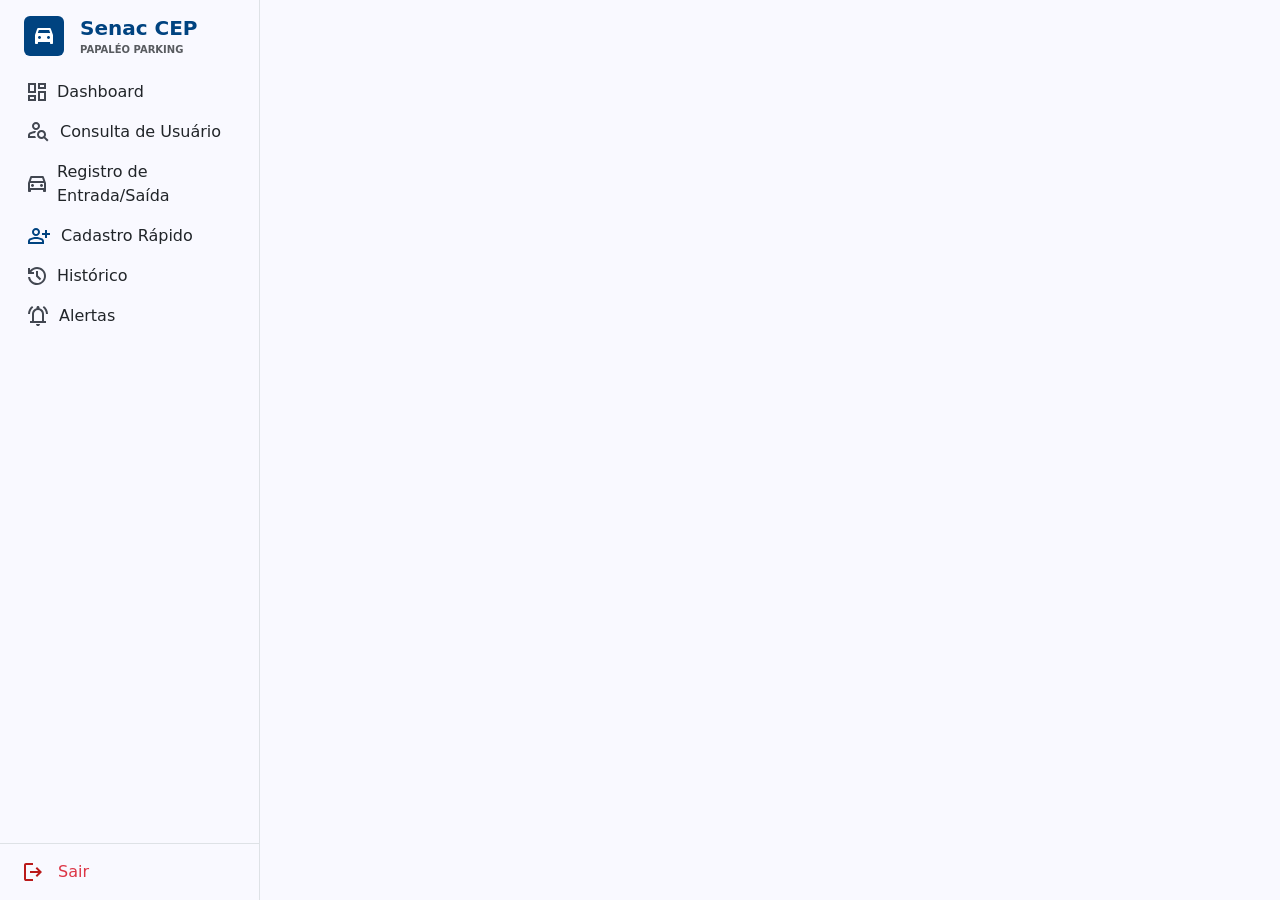
==== apps/Dashboard - Senac Parking.html @ 3f80d589 "✨ feat: primaira side bar" ====
<!doctype html>
<html lang="en">

<head>
  <meta charset="utf-8">
  <meta name="viewport" content="width=device-width, initial-scale=1">
  <title>Dashboard - Senac Parking</title>
  <link href="https://cdn.jsdelivr.net/npm/bootstrap@5.3.8/dist/css/bootstrap.min.css" rel="stylesheet"
    integrity="sha384-sRIl4kxILFvY47J16cr9ZwB07vP4J8+LH7qKQnuqkuIAvNWLzeN8tE5YBujZqJLB" crossorigin="anonymous">
  <link rel="stylesheet" href="../static/css/base.css">


  <style>
    .side-bar {
      min-width: 260px;
      background-color: var(--bs-body-bg);
    }

    .side-bar a {
      text-decoration: none;
      color: inherit;
    }

    .side-bar h2 {
      font-size: 20px;
    }

    .side-bar h3 {
      font-size: 10px;
    }

    .logo-icon-car {
      width: 40px;
      height: 40px;
      background-color: var(--bs-blue);
    }

    .opcao {
      display: flex;
      width: 100%;
      justify-content: start;
      align-items: center;
      gap: 11px;
      padding: 8px 24px 8px 24px;
    }

    .active {}
  </style>
</head>

<body>

  <div class="side-bar d-flex vh-100 justify-content-start align-items-start position-fixed border-end">
    <!-- ! sidebar-->

    <div class="d-flex flex-column w-100 h-100 justify-content-start align-items-start">


      <div class="d-flex flex-row w-100 px-4 py-3 gap-3">

        <div class="logo-icon-car d-flex justify-content-center align-items-center rounded"><img class="img-fluid"
            src="../static/Assets - projeto estacionamento/Icon-car-white.svg" alt=""></div>

        <div class="d-flex flex-column">
          <h2 class="mb-1"><strong>Senac CEP</strong></h2>
          <h3 class="text-body-secondary my-0"><strong>PAPALÉO PARKING</strong></h3>
        </div>

      </div>


      <div class="d-flex  flex-column align-items-start justify-content-start h-100 w-100 px-1">


        <!-- * link vazio
        <div class="opcao dashboard d-flex justify-content-start align-items-center gap-2 w-100 px-4 py-2">
          <img src="../static/Assets - projeto estacionamento/" alt="">
          <p class="m-0"></p>
        </div>        
-->

        <a href="/apps/Dashboard - Senac Parking.html">
          <div class="opcao op-dashboard">
            <img src="../static/Assets - projeto estacionamento/Icon-dashboard.svg" alt="">
            <p class="m-0">Dashboard</p> <!-- ! Dashboard -->
          </div>
        </a>

        <a href="/">
          <div class="opcao op-Usuário">
            <img src="../static/Assets - projeto estacionamento/Icon-consultar-usuarios.svg" alt="">
            <p class="m-0">Consulta de Usuário</p> <!-- ! Consulta de Usuário -->
          </div>
        </a>

        <a href="/">
          <div class="opcao op-Entrada/Saída">
            <img src="../static/Assets - projeto estacionamento/Icon-registrar-entradas-e-saidas.svg" alt="">
            <p class="m-0">Registro de <br> Entrada/Saída</p>
          </div>
        </a>

        <a href="/">
          <div class="opcao dashboard">
            <img src="../static/Assets - projeto estacionamento/Icon-cadastro-rapido.svg" alt="">
            <p class="m-0">Cadastro Rápido</p>
          </div>
        </a>

        <a href="/">
          <div class="opcao dashboard">
            <img src="../static/Assets - projeto estacionamento/Icon-historico.svg" alt="">
            <p class="m-0">Histórico</p>
          </div>
        </a>

        <a href="/">
          <div class="opcao dashboard">
            <img src="../static/Assets - projeto estacionamento/Icon-alertas.svg" alt="">
            <p class="m-0">Alertas</p>
          </div>
        </a>

      </div>


      <div class="d-flex w-100 py-3 px-4 justify-content-start align-items-center gap-3 border-top">

        <img src="../static/Assets - projeto estacionamento/Icon-sair.svg" alt="">
        <p class="text-danger m-0">Sair</p>

      </div>

    </div>
  </div> <!--! fim da sidebar-->





  <script src="https://cdn.jsdelivr.net/npm/bootstrap@5.3.8/dist/js/bootstrap.bundle.min.js"
    integrity="sha384-FKyoEForCGlyvwx9Hj09JcYn3nv7wiPVlz7YYwJrWVcXK/BmnVDxM+D2scQbITxI"
    crossorigin="anonymous"></script>
</body>

</html>
---- static/css/base.css ----
:root,
[data-bs-theme=light] {
  --bs-blue: #004380;
  --bs-indigo: #6610f2;
  --bs-purple: #6f42c1;
  --bs-pink: #d63384;
  --bs-red: #dc3545;
  --bs-orange: #fd7e14;
  --bs-yellow: #ffc107;
  --bs-green: #198754;
  --bs-teal: #20c997;
  --bs-cyan: #0dcaf0;
  --bs-black: #000;
  --bs-white: #fff;
  --bs-gray: #6c757d;
  --bs-gray-dark: #343a40;
  --bs-gray-100: #f8f9fa;
  --bs-gray-200: #e9ecef;
  --bs-gray-300: #dee2e6;
  --bs-gray-400: #ced4da;
  --bs-gray-500: #adb5bd;
  --bs-gray-600: #6c757d;
  --bs-gray-700: #495057;
  --bs-gray-800: #343a40;
  --bs-gray-900: #212529;
  --bs-primary: #004380;
  --bs-secondary: #6c757d;
  --bs-success: #198754;
  --bs-info: #0dcaf0;
  --bs-warning: #ffc107;
  --bs-danger: #dc3545;
  --bs-light: #f8f9fa;
  --bs-dark: #212529;
  --bs-primary-rgb: 13, 110, 253;
  --bs-secondary-rgb: 108, 117, 125;
  --bs-success-rgb: 25, 135, 84;
  --bs-info-rgb: 13, 202, 240;
  --bs-warning-rgb: 255, 193, 7;
  --bs-danger-rgb: 220, 53, 69;
  --bs-light-rgb: 248, 249, 250;
  --bs-dark-rgb: 33, 37, 41;
  --bs-primary-text-emphasis: #052c65;
  --bs-secondary-text-emphasis: #2b2f32;
  --bs-success-text-emphasis: #0a3622;
  --bs-info-text-emphasis: #055160;
  --bs-warning-text-emphasis: #664d03;
  --bs-danger-text-emphasis: #58151c;
  --bs-light-text-emphasis: #495057;
  --bs-dark-text-emphasis: #495057;
  --bs-primary-bg-subtle: #cfe2ff;
  --bs-secondary-bg-subtle: #e2e3e5;
  --bs-success-bg-subtle: #d1e7dd;
  --bs-info-bg-subtle: #cff4fc;
  --bs-warning-bg-subtle: #fff3cd;
  --bs-danger-bg-subtle: #f8d7da;
  --bs-light-bg-subtle: #fcfcfd;
  --bs-dark-bg-subtle: #ced4da;
  --bs-primary-border-subtle: #9ec5fe;
  --bs-secondary-border-subtle: #c4c8cb;
  --bs-success-border-subtle: #a3cfbb;
  --bs-info-border-subtle: #9eeaf9;
  --bs-warning-border-subtle: #ffe69c;
  --bs-danger-border-subtle: #f1aeb5;
  --bs-light-border-subtle: #e9ecef;
  --bs-dark-border-subtle: #adb5bd;
  --bs-white-rgb: 255, 255, 255;
  --bs-black-rgb: 0, 0, 0;

  --bs-font-sans-serif: system-ui, -apple-system, "Segoe UI", Roboto, "Helvetica Neue", "Noto Sans", "Liberation Sans", Arial, sans-serif, "Apple Color Emoji", "Segoe UI Emoji", "Segoe UI Symbol", "Noto Color Emoji";
  --bs-font-monospace: SFMono-Regular, Menlo, Monaco, Consolas, "Liberation Mono", "Courier New", monospace;
  --bs-gradient: linear-gradient(180deg, rgba(255, 255, 255, 0.15), rgba(255, 255, 255, 0));
  --bs-body-font-family: var(--bs-font-sans-serif);
  --bs-body-font-size: 1rem;
  --bs-body-font-weight: 400;
  --bs-body-line-height: 1.5;

  --bs-body-color: #212529;
  --bs-body-color-rgb: 33, 37, 41;
  --bs-body-bg: #f9f9ff;         /* !  COR DO CORPO   */
  --bs-body-bg-rgb: 249, 249, 255;


  --bs-emphasis-color: #000;
  --bs-emphasis-color-rgb: 0, 0, 0;
  --bs-secondary-color: rgba(33, 37, 41, 0.75);
  --bs-secondary-color-rgb: 33, 37, 41;
  --bs-secondary-bg: #e9ecef;
  --bs-secondary-bg-rgb: 233, 236, 239;

  --bs-tertiary-color: rgba(33, 37, 41, 0.5);
  --bs-tertiary-color-rgb: 33, 37, 41;
  --bs-tertiary-bg: #f8f9fa;
  --bs-tertiary-bg-rgb: 248, 249, 250;

  --bs-heading-color: inherit;

  --bs-link-color: #0d6efd;
  --bs-link-color-rgb: 13, 110, 253;
  --bs-link-decoration: underline;
  --bs-link-hover-color: #0a58ca;
  --bs-link-hover-color-rgb: 10, 88, 202;
  
  --bs-code-color: #d63384;
  --bs-highlight-color: #212529;
  --bs-highlight-bg: #fff3cd;
  --bs-border-width: 1px;
  --bs-border-style: solid;
  --bs-border-color: #dee2e6;
  --bs-border-color-translucent: rgba(0, 0, 0, 0.175);
  --bs-border-radius: 0.375rem;
  --bs-border-radius-sm: 0.25rem;
  --bs-border-radius-lg: 0.5rem;
  --bs-border-radius-xl: 1rem;
  --bs-border-radius-xxl: 2rem;
  --bs-border-radius-2xl: var(--bs-border-radius-xxl);
  --bs-border-radius-pill: 50rem;
  --bs-box-shadow: 0 0.5rem 1rem rgba(0, 0, 0, 0.15);
  --bs-box-shadow-sm: 0 0.125rem 0.25rem rgba(0, 0, 0, 0.075);
  --bs-box-shadow-lg: 0 1rem 3rem rgba(0, 0, 0, 0.175);
  --bs-box-shadow-inset: inset 0 1px 2px rgba(0, 0, 0, 0.075);
  --bs-focus-ring-width: 0.25rem;
  --bs-focus-ring-opacity: 0.25;
  --bs-focus-ring-color: rgba(13, 110, 253, 0.25);
  --bs-form-valid-color: #198754;
  --bs-form-valid-border-color: #198754;
  --bs-form-invalid-color: #dc3545;
  --bs-form-invalid-border-color: #dc3545;

}



[data-bs-theme=dark] {
  color-scheme: dark;
  --bs-body-color: #dee2e6;
  --bs-body-color-rgb: 222, 226, 230;
  --bs-body-bg: #212529;
  --bs-body-bg-rgb: 33, 37, 41;
  --bs-emphasis-color: #fff;
  --bs-emphasis-color-rgb: 255, 255, 255;
  --bs-secondary-color: rgba(222, 226, 230, 0.75);
  --bs-secondary-color-rgb: 222, 226, 230;
  --bs-secondary-bg: #343a40;
  --bs-secondary-bg-rgb: 52, 58, 64;
  --bs-tertiary-color: rgba(222, 226, 230, 0.5);
  --bs-tertiary-color-rgb: 222, 226, 230;
  --bs-tertiary-bg: #2b3035;
  --bs-tertiary-bg-rgb: 43, 48, 53;
  --bs-primary-text-emphasis: #6ea8fe;
  --bs-secondary-text-emphasis: #a7acb1;
  --bs-success-text-emphasis: #75b798;
  --bs-info-text-emphasis: #6edff6;
  --bs-warning-text-emphasis: #ffda6a;
  --bs-danger-text-emphasis: #ea868f;
  --bs-light-text-emphasis: #f8f9fa;
  --bs-dark-text-emphasis: #dee2e6;
  --bs-primary-bg-subtle: #031633;
  --bs-secondary-bg-subtle: #161719;
  --bs-success-bg-subtle: #051b11;
  --bs-info-bg-subtle: #032830;
  --bs-warning-bg-subtle: #332701;
  --bs-danger-bg-subtle: #2c0b0e;
  --bs-light-bg-subtle: #343a40;
  --bs-dark-bg-subtle: #1a1d20;
  --bs-primary-border-subtle: #084298;
  --bs-secondary-border-subtle: #41464b;
  --bs-success-border-subtle: #0f5132;
  --bs-info-border-subtle: #087990;
  --bs-warning-border-subtle: #997404;
  --bs-danger-border-subtle: #842029;
  --bs-light-border-subtle: #495057;
  --bs-dark-border-subtle: #343a40;
  --bs-heading-color: inherit;
  --bs-link-color: #6ea8fe;
  --bs-link-hover-color: #8bb9fe;
  --bs-link-color-rgb: 110, 168, 254;
  --bs-link-hover-color-rgb: 139, 185, 254;
  --bs-code-color: #e685b5;
  --bs-highlight-color: #dee2e6;
  --bs-highlight-bg: #664d03;
  --bs-border-color: #495057;
  --bs-border-color-translucent: rgba(255, 255, 255, 0.15);
  --bs-form-valid-color: #75b798;
  --bs-form-valid-border-color: #75b798;
  --bs-form-invalid-color: #ea868f;
  --bs-form-invalid-border-color: #ea868f;
}

.btn-primary {
  --bs-btn-color: #fff;
  --bs-btn-bg: var(--bs-blue);
  --bs-btn-border-color: var(--bs-blue);
  --bs-btn-hover-color: #fff;
  --bs-btn-hover-bg: #0b5ed7;
  --bs-btn-hover-border-color: #0a58ca;
  --bs-btn-focus-shadow-rgb: 49, 132, 253;
  --bs-btn-active-color: #fff;
  --bs-btn-active-bg: #0a58ca;
  --bs-btn-active-border-color: #0a53be;
  --bs-btn-active-shadow: inset 0 3px 5px rgba(0, 0, 0, 0.125);
  --bs-btn-disabled-color: #fff;
  --bs-btn-disabled-bg: #0d6efd;
  --bs-btn-disabled-border-color: #0d6efd;
}


body {
  background-color: var(--bs-body-bg);
  -webkit-text-size-adjust: 100%;
  -webkit-tap-highlight-color: rgba(0, 0, 0, 0);
}


h1, h2, h3, h4, h5, h6 {
  color: var(--bs-blue);
  margin-top: 0;
  margin-bottom: 0.5rem;
  font-weight: 500;
  line-height: 1.2;
}
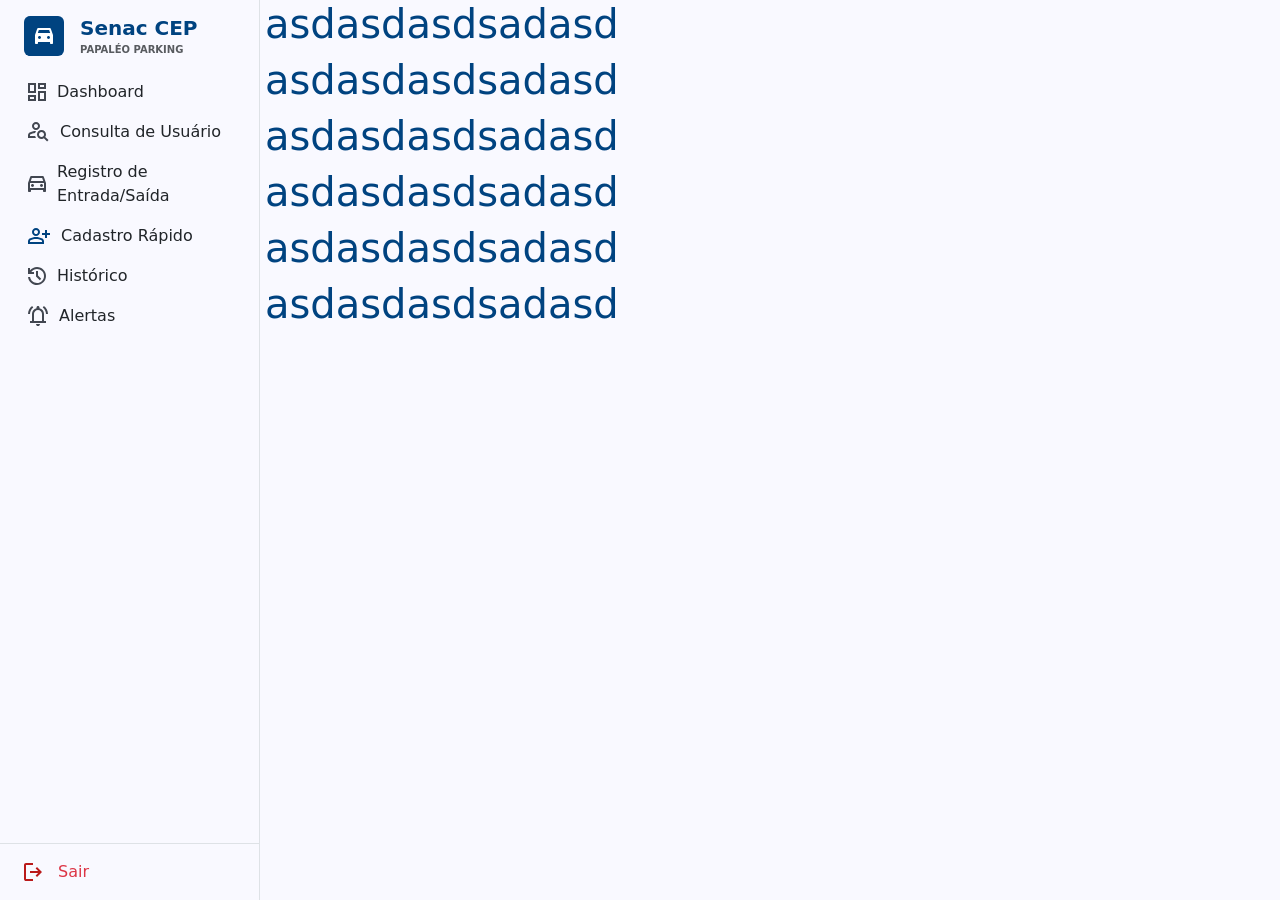
==== commit e629b413: "✨ feat: componente sidebar" ====
--- a/apps/Dashboard - Senac Parking.html
+++ b/apps/Dashboard - Senac Parking.html
@@ -8,132 +8,22 @@
   <link href="https://cdn.jsdelivr.net/npm/bootstrap@5.3.8/dist/css/bootstrap.min.css" rel="stylesheet"
     integrity="sha384-sRIl4kxILFvY47J16cr9ZwB07vP4J8+LH7qKQnuqkuIAvNWLzeN8tE5YBujZqJLB" crossorigin="anonymous">
   <link rel="stylesheet" href="../static/css/base.css">
+  <link rel="stylesheet" href="../static/css/sidebar.css">
 
 
-  <style>
-    .side-bar {
-      min-width: 260px;
-      background-color: var(--bs-body-bg);
-    }
 
-    .side-bar a {
-      text-decoration: none;
-      color: inherit;
-    }
-
-    .side-bar h2 {
-      font-size: 20px;
-    }
-
-    .side-bar h3 {
-      font-size: 10px;
-    }
-
-    .logo-icon-car {
-      width: 40px;
-      height: 40px;
-      background-color: var(--bs-blue);
-    }
-
-    .opcao {
-      display: flex;
-      width: 100%;
-      justify-content: start;
-      align-items: center;
-      gap: 11px;
-      padding: 8px 24px 8px 24px;
-    }
-
-    .active {}
-  </style>
 </head>
 
 <body>
-
-  <div class="side-bar d-flex vh-100 justify-content-start align-items-start position-fixed border-end">
-    <!-- ! sidebar-->
-
-    <div class="d-flex flex-column w-100 h-100 justify-content-start align-items-start">
-
-
-      <div class="d-flex flex-row w-100 px-4 py-3 gap-3">
-
-        <div class="logo-icon-car d-flex justify-content-center align-items-center rounded"><img class="img-fluid"
-            src="../static/Assets - projeto estacionamento/Icon-car-white.svg" alt=""></div>
-
-        <div class="d-flex flex-column">
-          <h2 class="mb-1"><strong>Senac CEP</strong></h2>
-          <h3 class="text-body-secondary my-0"><strong>PAPALÉO PARKING</strong></h3>
-        </div>
-
-      </div>
-
-
-      <div class="d-flex  flex-column align-items-start justify-content-start h-100 w-100 px-1">
-
-
-        <!-- * link vazio
-        <div class="opcao dashboard d-flex justify-content-start align-items-center gap-2 w-100 px-4 py-2">
-          <img src="../static/Assets - projeto estacionamento/" alt="">
-          <p class="m-0"></p>
-        </div>        
--->
-
-        <a href="/apps/Dashboard - Senac Parking.html">
-          <div class="opcao op-dashboard">
-            <img src="../static/Assets - projeto estacionamento/Icon-dashboard.svg" alt="">
-            <p class="m-0">Dashboard</p> <!-- ! Dashboard -->
-          </div>
-        </a>
-
-        <a href="/">
-          <div class="opcao op-Usuário">
-            <img src="../static/Assets - projeto estacionamento/Icon-consultar-usuarios.svg" alt="">
-            <p class="m-0">Consulta de Usuário</p> <!-- ! Consulta de Usuário -->
-          </div>
-        </a>
-
-        <a href="/">
-          <div class="opcao op-Entrada/Saída">
-            <img src="../static/Assets - projeto estacionamento/Icon-registrar-entradas-e-saidas.svg" alt="">
-            <p class="m-0">Registro de <br> Entrada/Saída</p>
-          </div>
-        </a>
-
-        <a href="/">
-          <div class="opcao dashboard">
-            <img src="../static/Assets - projeto estacionamento/Icon-cadastro-rapido.svg" alt="">
-            <p class="m-0">Cadastro Rápido</p>
-          </div>
-        </a>
-
-        <a href="/">
-          <div class="opcao dashboard">
-            <img src="../static/Assets - projeto estacionamento/Icon-historico.svg" alt="">
-            <p class="m-0">Histórico</p>
-          </div>
-        </a>
-
-        <a href="/">
-          <div class="opcao dashboard">
-            <img src="../static/Assets - projeto estacionamento/Icon-alertas.svg" alt="">
-            <p class="m-0">Alertas</p>
-          </div>
-        </a>
-
-      </div>
-
-
-      <div class="d-flex w-100 py-3 px-4 justify-content-start align-items-center gap-3 border-top">
-
-        <img src="../static/Assets - projeto estacionamento/Icon-sair.svg" alt="">
-        <p class="text-danger m-0">Sair</p>
-
-      </div>
-
-    </div>
-  </div> <!--! fim da sidebar-->
-
+  <m-sidebar></m-sidebar>
+  <div class="" style="margin: 0 0 0 265px;">
+    <h1>asdasdasdsadasd</h1>
+    <h1>asdasdasdsadasd</h1>
+    <h1>asdasdasdsadasd</h1>
+    <h1>asdasdasdsadasd</h1>
+    <h1>asdasdasdsadasd</h1>
+    <h1>asdasdasdsadasd</h1>
+  </div>
 
 
 
@@ -141,6 +31,7 @@
   <script src="https://cdn.jsdelivr.net/npm/bootstrap@5.3.8/dist/js/bootstrap.bundle.min.js"
     integrity="sha384-FKyoEForCGlyvwx9Hj09JcYn3nv7wiPVlz7YYwJrWVcXK/BmnVDxM+D2scQbITxI"
     crossorigin="anonymous"></script>
+    <script src="../static/js/sidebar.js"></script>
 </body>
 
 </html>
--- a/static/css/sidebar.css
+++ b/static/css/sidebar.css
@@ -0,0 +1,32 @@
+    .side-bar {
+      min-width: 260px;
+      background-color: var(--bs-body-bg);
+    }
+
+    .side-bar a {
+      text-decoration: none;
+      color: inherit;
+    }
+
+    .side-bar h2 {
+      font-size: 20px;
+    }
+
+    .side-bar h3 {
+      font-size: 10px;
+    }
+
+    .logo-icon-car {
+      width: 40px;
+      height: 40px;
+      background-color: var(--bs-blue);
+    }
+
+    .opcao {
+      display: flex;
+      width: 100%;
+      justify-content: start;
+      align-items: center;
+      gap: 11px;
+      padding: 8px 24px 8px 24px;
+    }
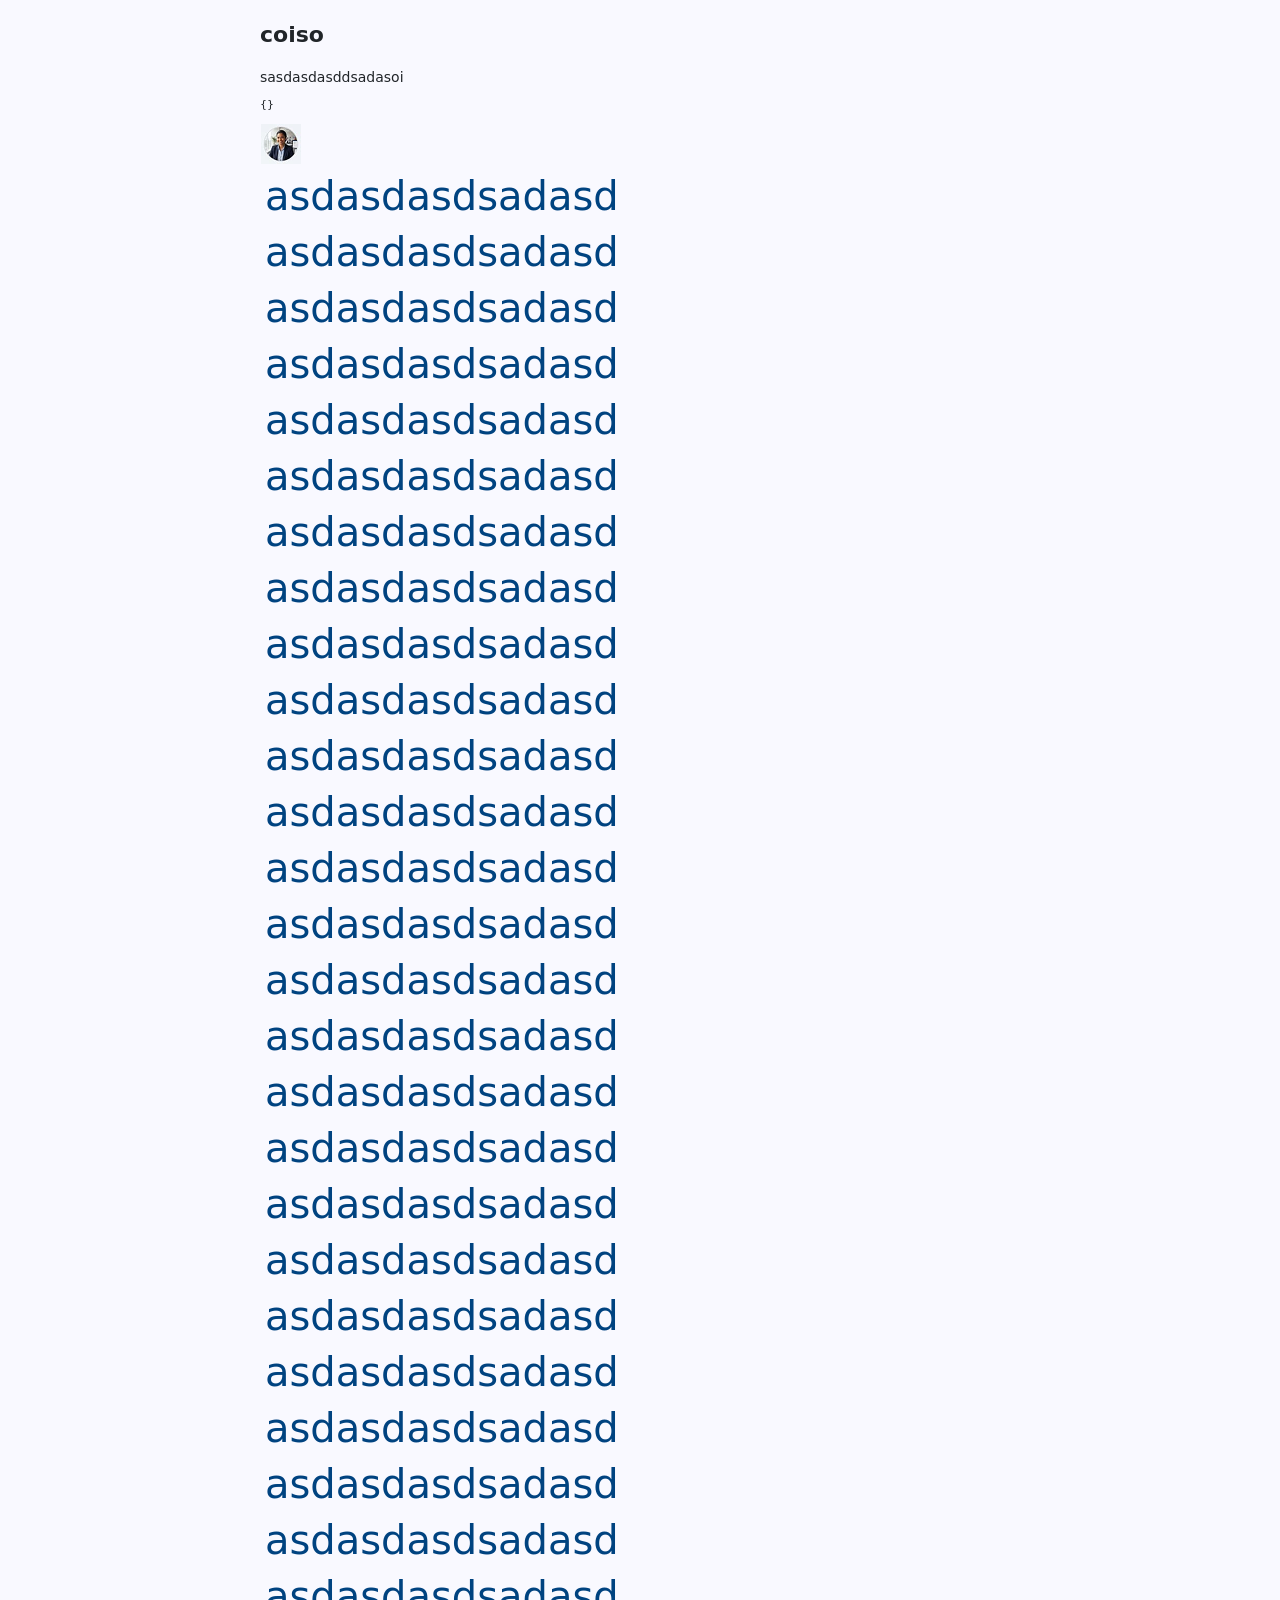
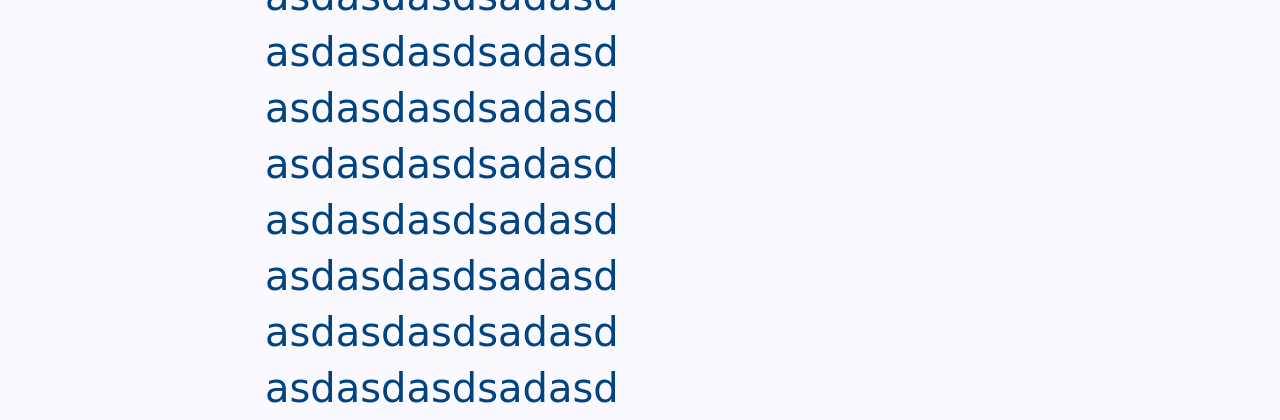
==== commit a20d2564: "✨ feat: fazendo componete do app bar" ====
--- a/apps/Dashboard - Senac Parking.html
+++ b/apps/Dashboard - Senac Parking.html
@@ -10,13 +10,57 @@
   <link rel="stylesheet" href="../static/css/base.css">
   <link rel="stylesheet" href="../static/css/sidebar.css">
 
+  <style>
 
+    .appbar{
+      width: 100%;
+      height: 64px;
+      z-index: 9;
+      background-color: var(--bs-body-bg);
+
+    }
+
+    .appbar p, h2{
+      margin: 0;
+    }
+
+  </style>
 
 </head>
 
 <body>
   <m-sidebar></m-sidebar>
-  <div class="" style="margin: 0 0 0 265px;">
+  <m-appbar></m-appbar>
+
+  </div>
+  <div class="" style="margin: 0 0 0 265px; z-index: 0; position: relative;">
+    <h1>asdasdasdsadasd</h1>
+    <h1>asdasdasdsadasd</h1>
+    <h1>asdasdasdsadasd</h1>
+    <h1>asdasdasdsadasd</h1>
+    <h1>asdasdasdsadasd</h1>
+    <h1>asdasdasdsadasd</h1>
+    <h1>asdasdasdsadasd</h1>
+    <h1>asdasdasdsadasd</h1>
+    <h1>asdasdasdsadasd</h1>
+    <h1>asdasdasdsadasd</h1>
+    <h1>asdasdasdsadasd</h1>
+    <h1>asdasdasdsadasd</h1>
+    <h1>asdasdasdsadasd</h1>
+    <h1>asdasdasdsadasd</h1>
+    <h1>asdasdasdsadasd</h1>
+    <h1>asdasdasdsadasd</h1>
+    <h1>asdasdasdsadasd</h1>
+    <h1>asdasdasdsadasd</h1>
+    <h1>asdasdasdsadasd</h1>
+    <h1>asdasdasdsadasd</h1>
+    <h1>asdasdasdsadasd</h1>
+    <h1>asdasdasdsadasd</h1>
+    <h1>asdasdasdsadasd</h1>
+    <h1>asdasdasdsadasd</h1>
+    <h1>asdasdasdsadasd</h1>
+    <h1>asdasdasdsadasd</h1>
+    <h1>asdasdasdsadasd</h1>
     <h1>asdasdasdsadasd</h1>
     <h1>asdasdasdsadasd</h1>
     <h1>asdasdasdsadasd</h1>
--- a/static/css/sidebar.css
+++ b/static/css/sidebar.css
@@ -1,6 +1,7 @@
     .side-bar {
       min-width: 260px;
       background-color: var(--bs-body-bg);
+      z-index: 10;
     }
 
     .side-bar a {
@@ -29,4 +30,18 @@
       align-items: center;
       gap: 11px;
       padding: 8px 24px 8px 24px;
+    }
+
+
+
+    .appbar {
+      width: 100%;
+      height: 64px;
+      z-index: 9;
+      background-color: var(--bs-body-bg);
+
+    }
+
+    .appbar p, h2 {
+      margin: 0;
     }
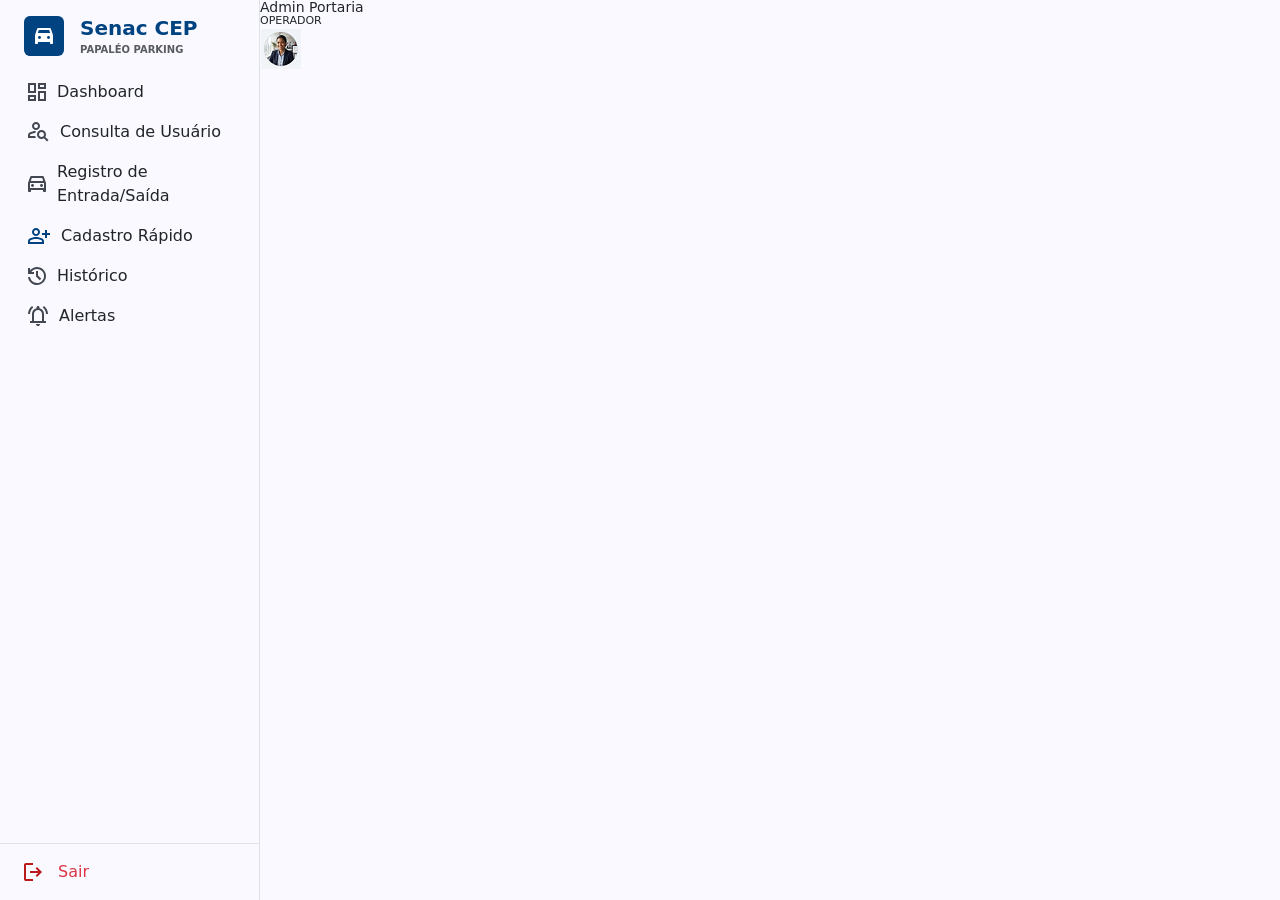
==== commit 02edbfdc: "🔧 update: reformulei o codigo do de componets" ====
--- a/apps/Dashboard - Senac Parking.html
+++ b/apps/Dashboard - Senac Parking.html
@@ -29,53 +29,21 @@
 </head>
 
 <body>
-  <m-sidebar></m-sidebar>
-  <m-appbar></m-appbar>
+  <m-sidebar>
+  </m-sidebar>
+  <m-appbar>
+  </m-appbar>
 
   </div>
   <div class="" style="margin: 0 0 0 265px; z-index: 0; position: relative;">
-    <h1>asdasdasdsadasd</h1>
-    <h1>asdasdasdsadasd</h1>
-    <h1>asdasdasdsadasd</h1>
-    <h1>asdasdasdsadasd</h1>
-    <h1>asdasdasdsadasd</h1>
-    <h1>asdasdasdsadasd</h1>
-    <h1>asdasdasdsadasd</h1>
-    <h1>asdasdasdsadasd</h1>
-    <h1>asdasdasdsadasd</h1>
-    <h1>asdasdasdsadasd</h1>
-    <h1>asdasdasdsadasd</h1>
-    <h1>asdasdasdsadasd</h1>
-    <h1>asdasdasdsadasd</h1>
-    <h1>asdasdasdsadasd</h1>
-    <h1>asdasdasdsadasd</h1>
-    <h1>asdasdasdsadasd</h1>
-    <h1>asdasdasdsadasd</h1>
-    <h1>asdasdasdsadasd</h1>
-    <h1>asdasdasdsadasd</h1>
-    <h1>asdasdasdsadasd</h1>
-    <h1>asdasdasdsadasd</h1>
-    <h1>asdasdasdsadasd</h1>
-    <h1>asdasdasdsadasd</h1>
-    <h1>asdasdasdsadasd</h1>
-    <h1>asdasdasdsadasd</h1>
-    <h1>asdasdasdsadasd</h1>
-    <h1>asdasdasdsadasd</h1>
-    <h1>asdasdasdsadasd</h1>
-    <h1>asdasdasdsadasd</h1>
-    <h1>asdasdasdsadasd</h1>
-    <h1>asdasdasdsadasd</h1>
-    <h1>asdasdasdsadasd</h1>
-    <h1>asdasdasdsadasd</h1>
+
   </div>
 
-
-
+  <script type="module" src="../static/js/lib.js"></script>
 
   <script src="https://cdn.jsdelivr.net/npm/bootstrap@5.3.8/dist/js/bootstrap.bundle.min.js"
     integrity="sha384-FKyoEForCGlyvwx9Hj09JcYn3nv7wiPVlz7YYwJrWVcXK/BmnVDxM+D2scQbITxI"
     crossorigin="anonymous"></script>
-    <script src="../static/js/sidebar.js"></script>
 </body>
 
 </html>
--- a/static/css/base.css
+++ b/static/css/base.css
@@ -217,4 +217,14 @@
   margin-bottom: 0.5rem;
   font-weight: 500;
   line-height: 1.2;
+}
+
+
+@media (max-width: 768px) {
+  m-sidebar{
+    display: none;
+  }
+  
+
+
 }
--- a/static/css/sidebar.css
+++ b/static/css/sidebar.css
@@ -1,47 +1,41 @@
-    .side-bar {
-      min-width: 260px;
-      background-color: var(--bs-body-bg);
-      z-index: 10;
-    }
+.side-bar {
+  min-width: 260px;
+  background-color: var(--bs-body-bg);
+  z-index: 10;
+}
 
-    .side-bar a {
-      text-decoration: none;
-      color: inherit;
-    }
+.side-bar a {
+  text-decoration: none;
+  color: inherit;
+}
 
-    .side-bar h2 {
-      font-size: 20px;
-    }
+.side-bar h2 {
+  font-size: 20px;
+}
 
-    .side-bar h3 {
-      font-size: 10px;
-    }
+.side-bar h3 {
+  font-size: 10px;
+}
 
-    .logo-icon-car {
-      width: 40px;
-      height: 40px;
-      background-color: var(--bs-blue);
-    }
+.logo-icon-car {
+  width: 40px;
+  height: 40px;
+  background-color: var(--bs-blue);
+}
 
-    .opcao {
-      display: flex;
-      width: 100%;
-      justify-content: start;
-      align-items: center;
-      gap: 11px;
-      padding: 8px 24px 8px 24px;
-    }
+.opcao {
+  display: flex;
+  width: 100%;
+  justify-content: start;
+  align-items: center;
+  gap: 11px;
+  padding: 8px 24px 8px 24px;
+}
 
 
+@media (max-width: 768px) {
 
-    .appbar {
-      width: 100%;
-      height: 64px;
-      z-index: 9;
-      background-color: var(--bs-body-bg);
+  
 
-    }
 
-    .appbar p, h2 {
-      margin: 0;
-    }+}
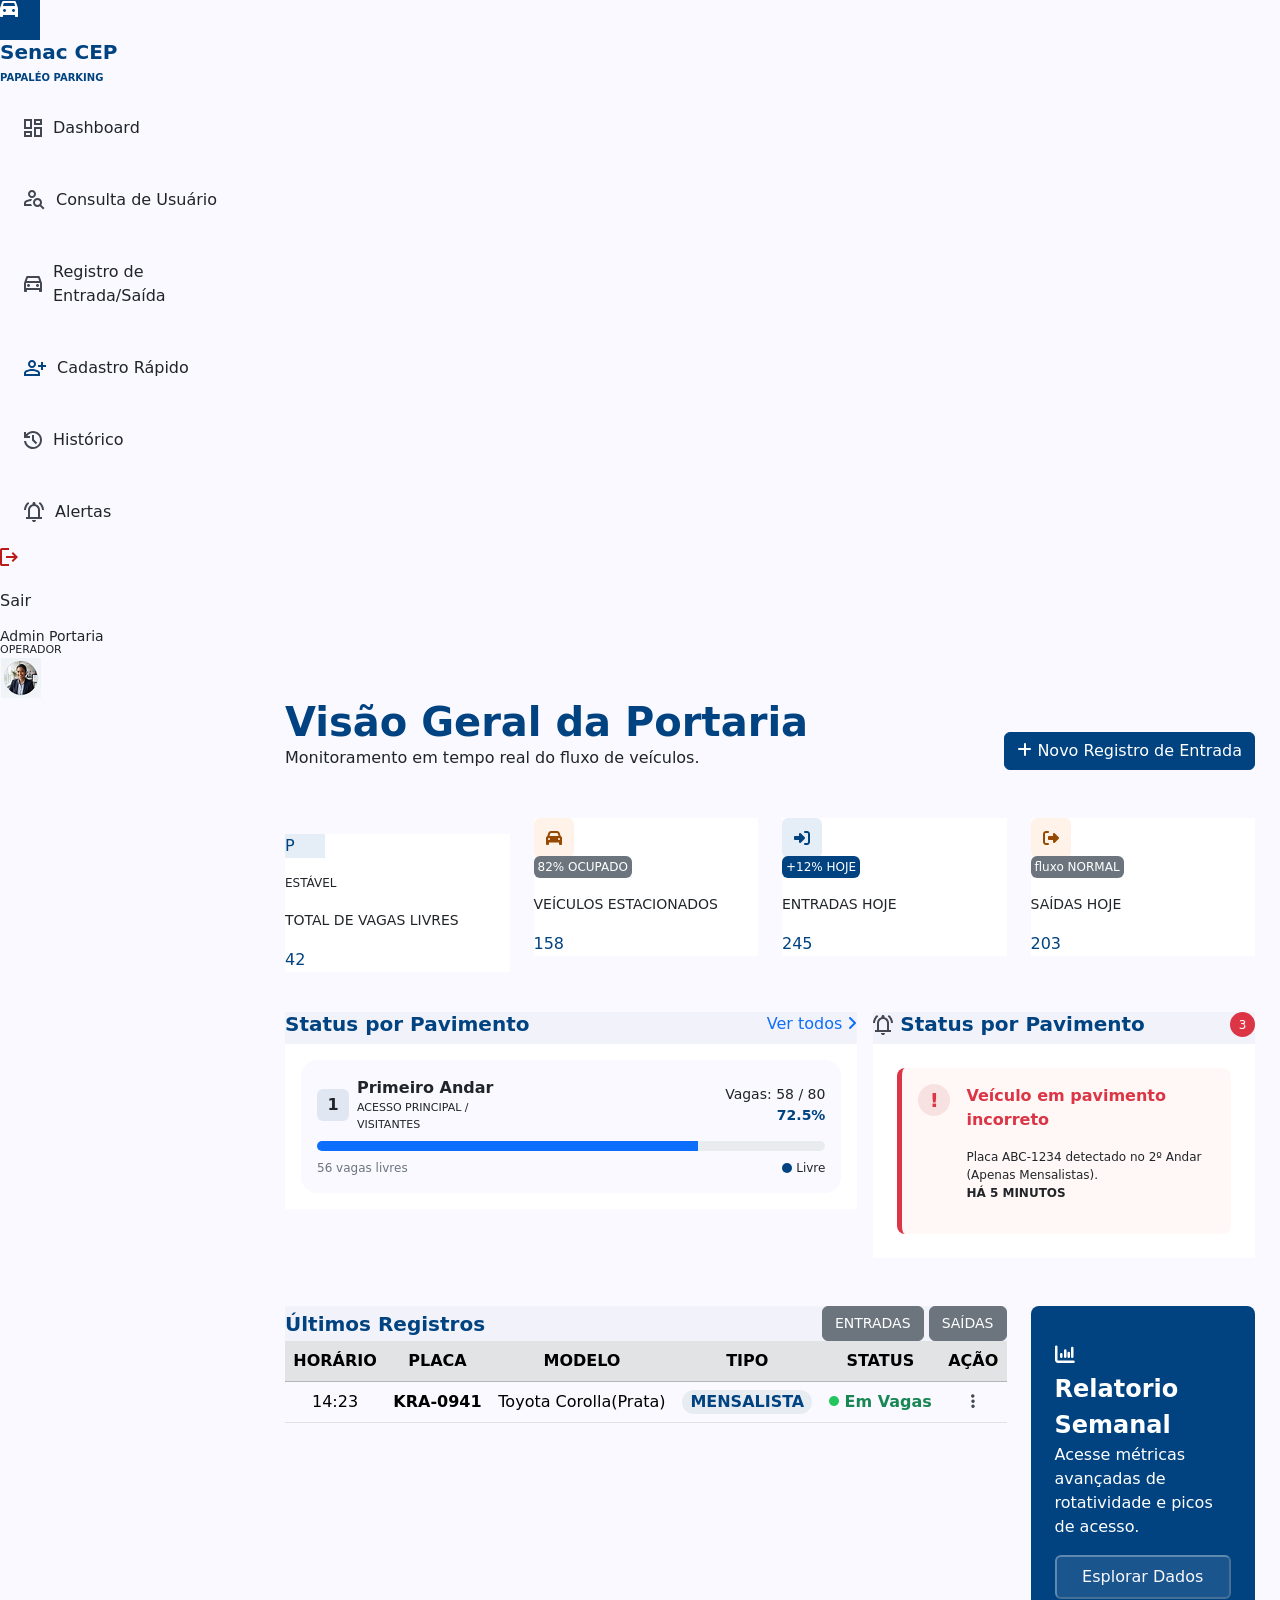
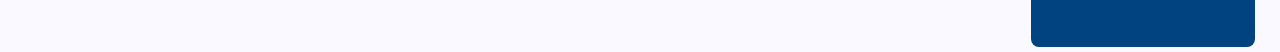
==== commit 2f5d435f: "Feat: pagina do dashboard" ====
--- a/apps/Dashboard - Senac Parking.html
+++ b/apps/Dashboard - Senac Parking.html
@@ -1,30 +1,26 @@
 <!doctype html>
-<html lang="en">
+<html lang="pt=br">
 
 <head>
   <meta charset="utf-8">
   <meta name="viewport" content="width=device-width, initial-scale=1">
   <title>Dashboard - Senac Parking</title>
+
+
   <link href="https://cdn.jsdelivr.net/npm/bootstrap@5.3.8/dist/css/bootstrap.min.css" rel="stylesheet"
     integrity="sha384-sRIl4kxILFvY47J16cr9ZwB07vP4J8+LH7qKQnuqkuIAvNWLzeN8tE5YBujZqJLB" crossorigin="anonymous">
   <link rel="stylesheet" href="../static/css/base.css">
-  <link rel="stylesheet" href="../static/css/sidebar.css">
+  <link rel="stylesheet" href="../css/sidebar.css">
+  <link rel="stylesheet" href="https://cdnjs.cloudflare.com/ajax/libs/font-awesome/6.4.0/css/all.min.css">
+
 
   <style>
-
-    .appbar{
-      width: 100%;
-      height: 64px;
-      z-index: 9;
-      background-color: var(--bs-body-bg);
-
+    .progress{
+      height: 10px !important;
     }
 
-    .appbar p, h2{
-      margin: 0;
-    }
-
   </style>
+
 
 </head>
 
@@ -34,10 +30,215 @@
   <m-appbar>
   </m-appbar>
 
-  </div>
-  <div class="" style="margin: 0 0 0 265px; z-index: 0; position: relative;">
-
-  </div>
+  <m-corpo> <!-- * 🍕 corpo -->
+
+
+
+    <div class="d-flex flex-row justify-content-between align-items-end w-100 mb-5">
+
+      <div class="d-flex flex-column ">
+        <h1 class="fw-bold m-0">Visão Geral da Portaria</h1>
+        <p class="m-0">Monitoramento em tempo real do fluxo de veículos.</p>
+      </div>
+
+      <a href="">
+        <button type="button" class="btn btn-primary"> <i class="fa-solid fa-plus"></i> Novo Registro de
+          Entrada</button></a>
+
+    </div>
+
+
+    <div class="gap-2 mb-4">
+      <div class="row">
+
+        <div class="col">
+          <m-cardr></m-cardr>
+        </div>
+
+        <div class="col">
+          <m-cardr>
+            <slot slot="icon" class="d-flex justify-content-center align-items-center rounded w-100 h-100" style="background-color: #FF89281A;">
+              <i class="fa-solid fa-car" style="color: rgb(150, 73, 0);"></i>
+            </slot>
+            <span slot="status" class="text-bg-secondary p-1 rounded">82% OCUPADO</span>
+            <span slot="nome">VEÍCULOS ESTACIONADOS</span>
+            <span slot="numero">158</span>
+          </m-cardr>
+        </div>
+
+        <div class="col">
+          <m-cardr>
+            <span slot="icon" class="d-flex justify-content-center align-items-center rounded w-100 h-100" style="background-color: #005AA91A;"><i class="fa-solid fa-right-to-bracket" style="color: rgb(0, 67, 128);"></i></span>
+            <span slot="status" class="text-bg-primary p-1 rounded">+12% HOJE</span>
+            <span slot="nome">ENTRADAS HOJE</span>
+            <span slot="numero">245</span>
+          </m-cardr>
+        </div>
+
+        <div class="col">
+          <m-cardr>
+            <span slot="icon" class="d-flex justify-content-center align-items-center rounded w-100 h-100" style="background-color: #FF89281A;"><i class="fa-solid fa-right-from-bracket" style="color: rgb(150, 73, 0);"></i></span>
+            <span slot="status" class="text-bg-secondary p-1 rounded">fluxo NORMAL</span>
+            <span slot="nome">SAÍDAS HOJE</span>
+            <span slot="numero">203</span>
+          </m-cardr>
+        </div>
+
+
+      </div>
+    </div>
+
+
+
+      
+    <div class="d-flex gap-3 mb-5">
+
+
+      <m-secao class="w-75">
+
+        <div slot="header" class="d-flex w-100 justify-content-between">
+          <h5 class="fw-bold">Status por Pavimento</h5>
+
+          <a href="/" class=" link-offset-2 link-underline link-underline-opacity-0"> Ver todos <i class="fa-solid fa-angle-right"></i></a>
+
+        </div>
+
+        <div class="d-flex flex-column w-100 p-3">
+
+          <div class="d-flex flex-column w-100 p-3 rounded rounded-4 " style="background-color: #f9f9ff;">
+
+            <div class="d-flex flex-row w-100 align-items-center gap-2">
+              <div class="d-flex align-items-center justify-content-center rounded" style="min-width:32px; height: 32px; background: #e0e7f2;">
+                <p class="fw-bold m-0">1</p>
+              </div>
+
+              <div class="d-flex flex-column w-50">
+                <p class="fw-bold m-0">Primeiro Andar</p>
+                <p class="m-0" style="font-size: 11px;">ACESSO PRINCIPAL / VISITANTES</p>
+              </div>
+
+              <div class="d-flex flex-column w-100 justify-content-end text-end">
+                <p class="m-0" style="font-size: 14px;">Vagas: 58 / 80</p>
+                <p class="fw-bold text-primary m-0" style="font-size: 14px;">72.5%</p>
+              </div>
+
+            </div>
+
+            <div class="progress my-2" role="progressbar" aria-label="Basic example" aria-valuenow="75" aria-valuemin="0" aria-valuemax="100">
+              <div class="progress-bar" style="width: 75%"></div>
+            </div>
+
+            <div class="d-flex flex-row align-items-center justify-content-between">
+              <span class="text-secondary" style="font-size: 12px;">56 vagas livres</span>
+              <span class="d-flex align-items-center gap-1" style="font-size: 12px;"> <div class=" rounded-circle" style="width: 10px; height: 10px; background-color: #004380;"></div> Livre</span>
+            </div>
+
+          </div>         
+        </div>
+      </m-secao>
+
+
+      <m-secao class="w-50">
+
+        <div slot="header" class="d-flex w-100 justify-content-between">
+          <h5 class="fw-bold gap-1"> <img src="../static/Assets - projeto estacionamento/Icon-alertas.svg" alt=""> Status por Pavimento</h5>
+
+          <div class="d-flex align-items-center justify-content-center rounded-circle text-bg-danger" style="width: 25px; height: 25px; font-size: 12px;">
+            3
+          </div>
+
+        </div>
+
+        <div class="d-flex p-4">
+
+          <div class="d-flex flex-row justify-content-start w-100 p-3 gap-3 border-danger border-start border-5 rounded rounded-3" style="background-color: #fff8f7;">
+
+            <div class="d-flex align-items-center justify-content-center rounded-circle text-danger fw-bolder fs-5" style="min-width: 32px; height: 32px; background-color: #f8e2e1;">
+              !
+            </div>
+
+            <div class="d-flex flex-column ">
+              <p class="fw-bolder text-danger">Veículo em pavimento incorreto</p>
+              <p style="font-size: 12px;">Placa ABC-1234 detectado no 2º Andar (Apenas Mensalistas).  <br> <span class="fw-semibold">HÁ 5 MINUTOS</span> </p>
+            </div>
+
+          </div>
+
+        </div>
+
+      </m-secao>
+
+
+    </div>
+
+
+
+    <div class="row">
+
+      <div class="col-9">
+        <m-secao>
+          <div slot="header" class="d-flex w-100 justify-content-between align-items-center">
+            <h5 class="fw-bold m-0">Últimos Registros</h5>
+            <div>
+              <button class="btn btn-secondary" style="font-size: 14px;">ENTRADAS</button>
+              <button class="btn btn-secondary" style="font-size: 14px;">SAÍDAS</button>
+            </div>
+          </div>
+          
+          
+          <div >
+            <table class="table text-center table-hover px-5">
+              <thead>
+                <tr class="table-secondary">
+                  <th>HORÁRIO</th>
+                  <th>PLACA</th>
+                  <th>MODELO</th>
+                  <th>TIPO</th>
+                  <th>STATUS</th>
+                  <th>AÇÃO</th>
+                </tr>
+              </thead>
+              <tbody>
+                <tr>
+                  <td>14:23</td>
+                  <th>KRA-0941</th>
+                  <td>Toyota Corolla(Prata)</td>
+                  <td> <div class="d-inline-block px-2 py-0 rounded rounded-5 text-primary fw-bold" style="background-color: #e6ecf2;"> MENSALISTA </div> </td>
+
+                  <td class="fw-bold text-success"><i class="fa-solid fa-circle fa-2xs" style="color: #22c55e;"></i> Em Vagas</td>
+                  <td><i class="fa-solid fa-ellipsis-vertical" style="color: #424751;"></i></td>
+                </tr>
+
+              </tbody>
+              
+            </table>
+          </div>
+        </m-secao>
+
+      </div>
+        <div class="col">
+          <div class="d-flex flex-column h-100 align-items-start justify-content-center px-4 py-5 text-bg-primary rounded rounded-3">
+            <i class="fa-solid fa-chart-column fa-lg mb-3" style="color: rgb(255, 255, 255);"></i>
+            <p class="fs-4 fw-semibold m-0">Relatorio Semanal</p>
+            <p>Acesse métricas avançadas de rotatividade e picos de acesso.</p>
+
+            <button class="p-2 w-100 rounded" style="background-color: #FFFFFF1A; border-color: #FFFFFF4D; color: #f9f9ff;">Esplorar Dados</button>
+            
+          </div>
+        </div>
+
+        
+        
+        
+    </div>
+
+
+
+
+  </m-corpo> <!-- * 🍕 corpo -->
+
+
+
 
   <script type="module" src="../static/js/lib.js"></script>
 
--- a/static/css/base.css
+++ b/static/css/base.css
@@ -31,7 +31,7 @@
   --bs-danger: #dc3545;
   --bs-light: #f8f9fa;
   --bs-dark: #212529;
-  --bs-primary-rgb: 13, 110, 253;
+  --bs-primary-rgb: 0, 67, 128, 1;
   --bs-secondary-rgb: 108, 117, 125;
   --bs-success-rgb: 25, 135, 84;
   --bs-info-rgb: 13, 202, 240;
@@ -204,6 +204,17 @@
 }
 
 
+.text-bg-primary {
+  color: #fff !important;
+  background-color: RGBA(var(--bs-primary-rgb)) !important;
+}
+
+.text-primary {
+  --bs-text-opacity: 1;
+  color: rgba(var(--bs-primary-rgb)) !important;
+}
+
+
 body {
   background-color: var(--bs-body-bg);
   -webkit-text-size-adjust: 100%;
@@ -224,6 +235,12 @@
   m-sidebar{
     display: none;
   }
+  m-corpo{
+    margin-left: 0;
+  }
+  m-appbar{
+    margin-left: 0;
+  }
   
 
 
